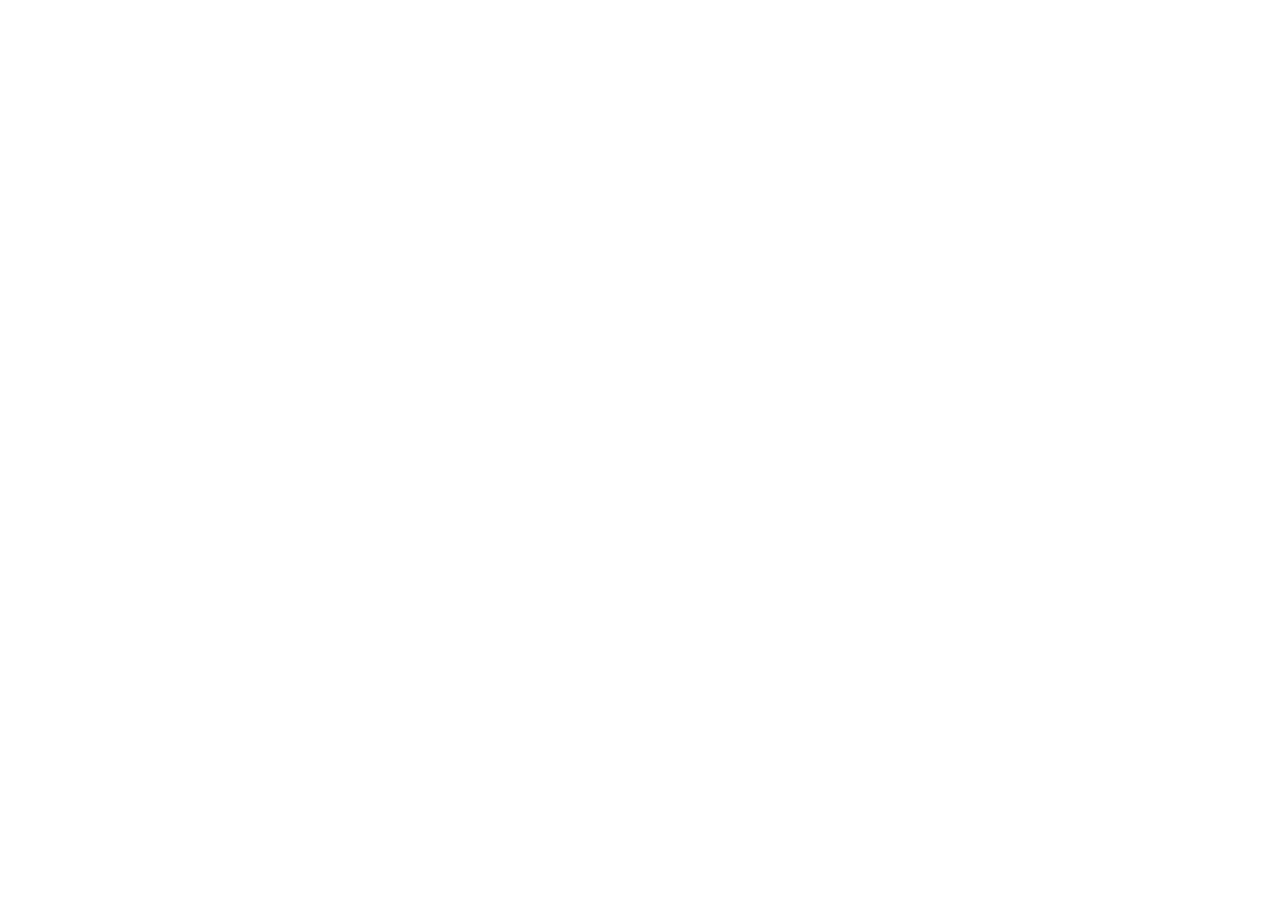
==== index.html @ ab81b489 "Agregar imagnes" ====
<!DOCTYPE html>
<html lang="es">
<head>
    <meta charset="UTF-8">
    <meta name="viewport" content="width=device-width, initial-scale=1.0">
    <title>Nativa Hair Care</title>
    
</head>
<body>
    
</body>
</html>
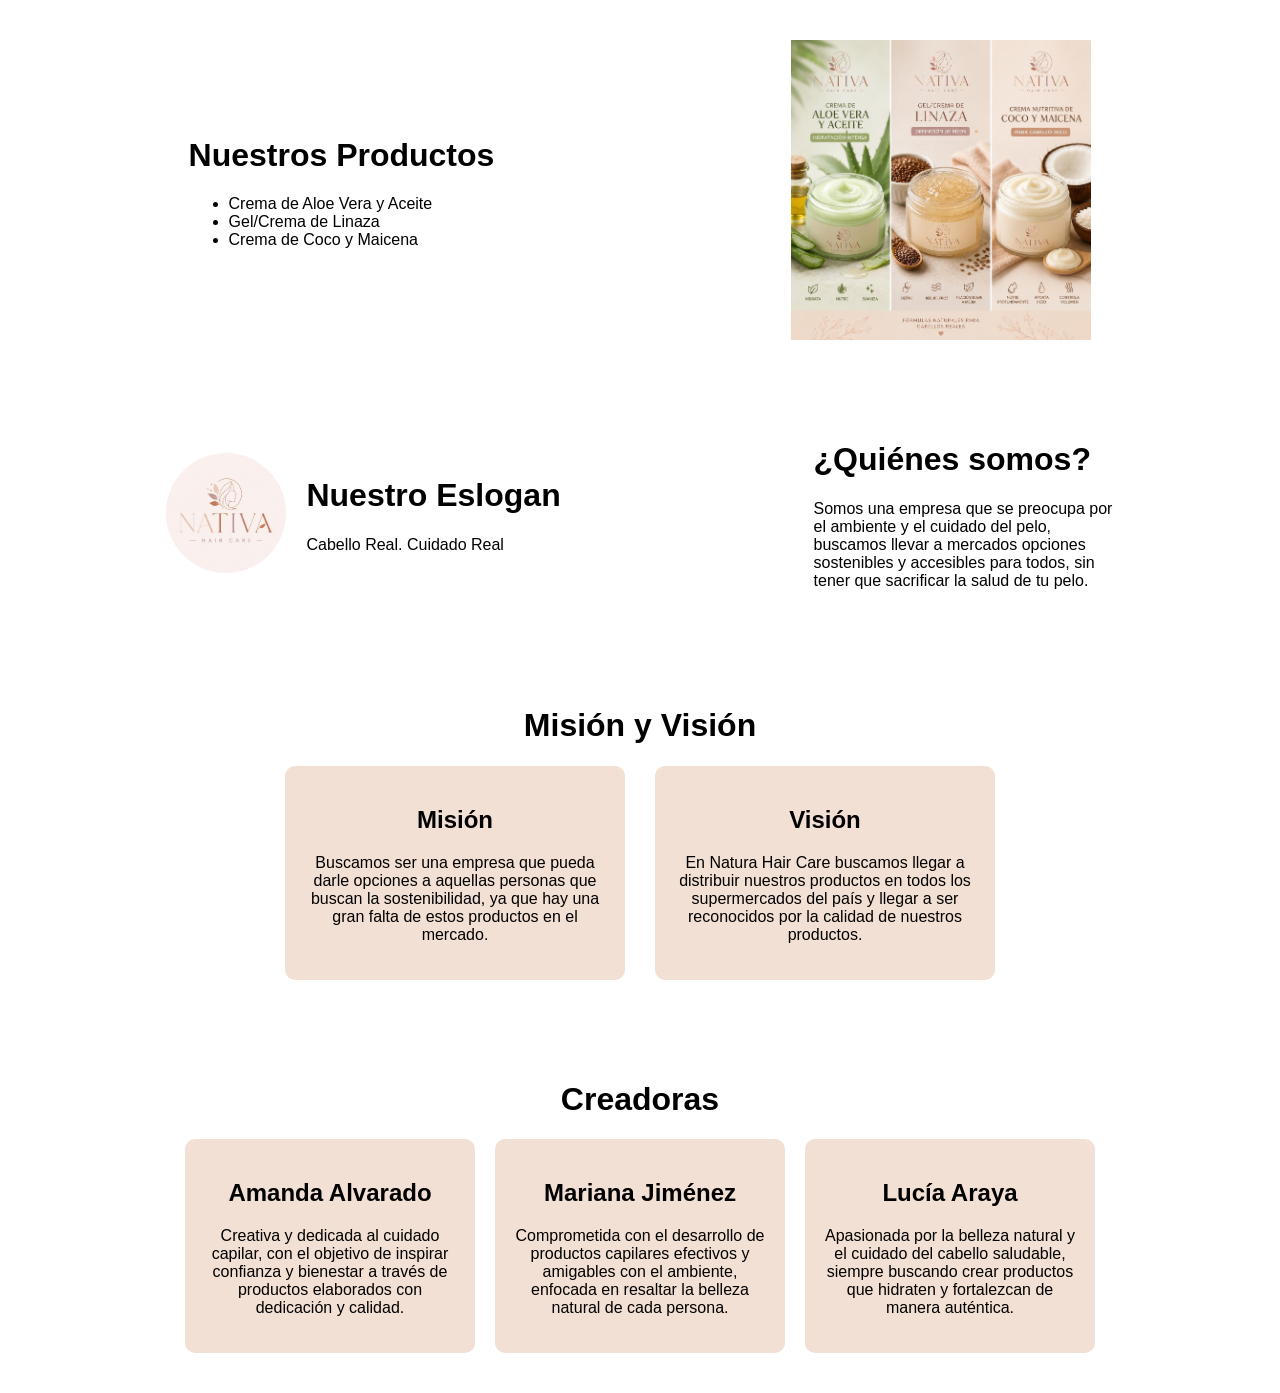
==== commit a5fce329: "Fianlizado html idex  y contactos" ====
--- a/index.html
+++ b/index.html
@@ -1,12 +1,121 @@
 <!DOCTYPE html>
 <html lang="es">
+
 <head>
     <meta charset="UTF-8">
     <meta name="viewport" content="width=device-width, initial-scale=1.0">
     <title>Nativa Hair Care</title>
-    
+
+    <link rel="stylesheet" href="CSS/index.css">
 </head>
+
 <body>
-    
+    <div class="productos">
+
+        <div class="texto-productos">
+            <h1>Nuestros Productos</h1>
+
+            <ul>
+                <li>Crema de Aloe Vera y Aceite</li>
+                <li>Gel/Crema de Linaza</li>
+                <li>Crema de Coco y Maicena</li>
+            </ul>
+        </div>
+        <img src="imagenes/Multimedia.jpg" alt="productos">
+    </div>
+
+    <div class="informacionGeneral">
+
+        <div class="slogan">
+
+            <img src="imagenes/Nativa.jpg" alt="Logo">
+
+            <div>
+                <h1>Nuestro Eslogan</h1>
+                <p>Cabello Real. Cuidado Real</p>
+            </div>
+
+        </div>
+
+        <div class="quienesSomos">
+            <h1>¿Quiénes somos?</h1>
+
+            <p>
+                Somos una empresa que se preocupa por el ambiente y el cuidado del pelo,
+                buscamos llevar a mercados opciones sostenibles y accesibles para todos,
+                sin tener que sacrificar la salud de tu pelo.
+            </p>
+        </div>
+
+    </div>
+
+    <div class="misionVision">
+
+        <h1>Misión y Visión</h1>
+
+        <div class="conteMision">
+
+            <div class="caja">
+                <h2>Misión</h2>
+
+                <p>
+                    Buscamos ser una empresa que pueda darle opciones a aquellas personas
+                    que buscan la sostenibilidad, ya que hay una gran falta de estos productos
+                    en el mercado.
+                </p>
+            </div>
+
+            <div class="caja">
+                <h2>Visión</h2>
+
+                <p>
+                    En Natura Hair Care buscamos llegar a distribuir nuestros productos
+                    en todos los supermercados del país y llegar a ser reconocidos
+                    por la calidad de nuestros productos.
+                </p>
+            </div>
+
+        </div>
+
+    </div>
+
+    <div class="conteCreadoras">
+
+        <h1>Creadoras</h1>
+
+        <div class="creadoras">
+
+            <div class="persona">
+                <h2>Amanda Alvarado</h2>
+
+                <p>
+                    Creativa y dedicada al cuidado capilar, con el objetivo de inspirar
+                    confianza y bienestar a través de productos elaborados con dedicación y calidad.
+                </p>
+            </div>
+
+            <div class="persona">
+                <h2>Mariana Jiménez</h2>
+
+                <p>
+                    Comprometida con el desarrollo de productos capilares efectivos y amigables
+                    con el ambiente, enfocada en resaltar la belleza natural de cada persona.
+                </p>
+            </div>
+
+            <div class="persona">
+                <h2>Lucía Araya</h2>
+
+                <p>
+                    Apasionada por la belleza natural y el cuidado del cabello saludable,
+                    siempre buscando crear productos que hidraten y fortalezcan de manera auténtica.
+                </p>
+            </div>
+
+        </div>
+
+    </div>
+
 </body>
+
 </html>
--- a/CSS/index.css
+++ b/CSS/index.css
@@ -0,0 +1,76 @@
+body{
+    font-family: Arial, Helvetica, sans-serif;
+    margin: 0;
+    padding: 0;
+}
+
+.productos{
+    display: flex;
+    justify-content: space-around;
+    align-items: center;
+
+    padding: 40px;
+}
+
+.productos img{
+    width: 300px;
+}
+
+.informacionGeneral{
+    display: flex;
+    justify-content: space-around;
+    align-items: center;
+
+    padding: 40px;
+}
+
+.slogan{
+    display: flex;
+    align-items: center;
+    gap: 20px;
+}
+
+.slogan img{
+    width: 120px;
+    border-radius: 50%;
+}
+
+.quienesSomos{
+    width: 300px;
+}
+
+.misionVision{
+    text-align: center;
+    padding: 40px;
+}
+
+.conteMision{
+    display: flex;
+    justify-content: center;
+    gap: 30px;
+}
+
+.caja{
+    width: 300px;
+    padding: 20px;
+    border-radius: 10px;
+    background-color: #f3e0d4;
+}
+
+.conteCreadoras{
+    text-align: center;
+    padding: 40px;
+}
+
+.creadoras{
+    display: flex;
+    justify-content: center;
+    gap: 20px;
+}
+
+.persona{
+    width: 250px;
+    padding: 20px;
+    border-radius: 10px;
+    background-color: #f3e0d4;
+}
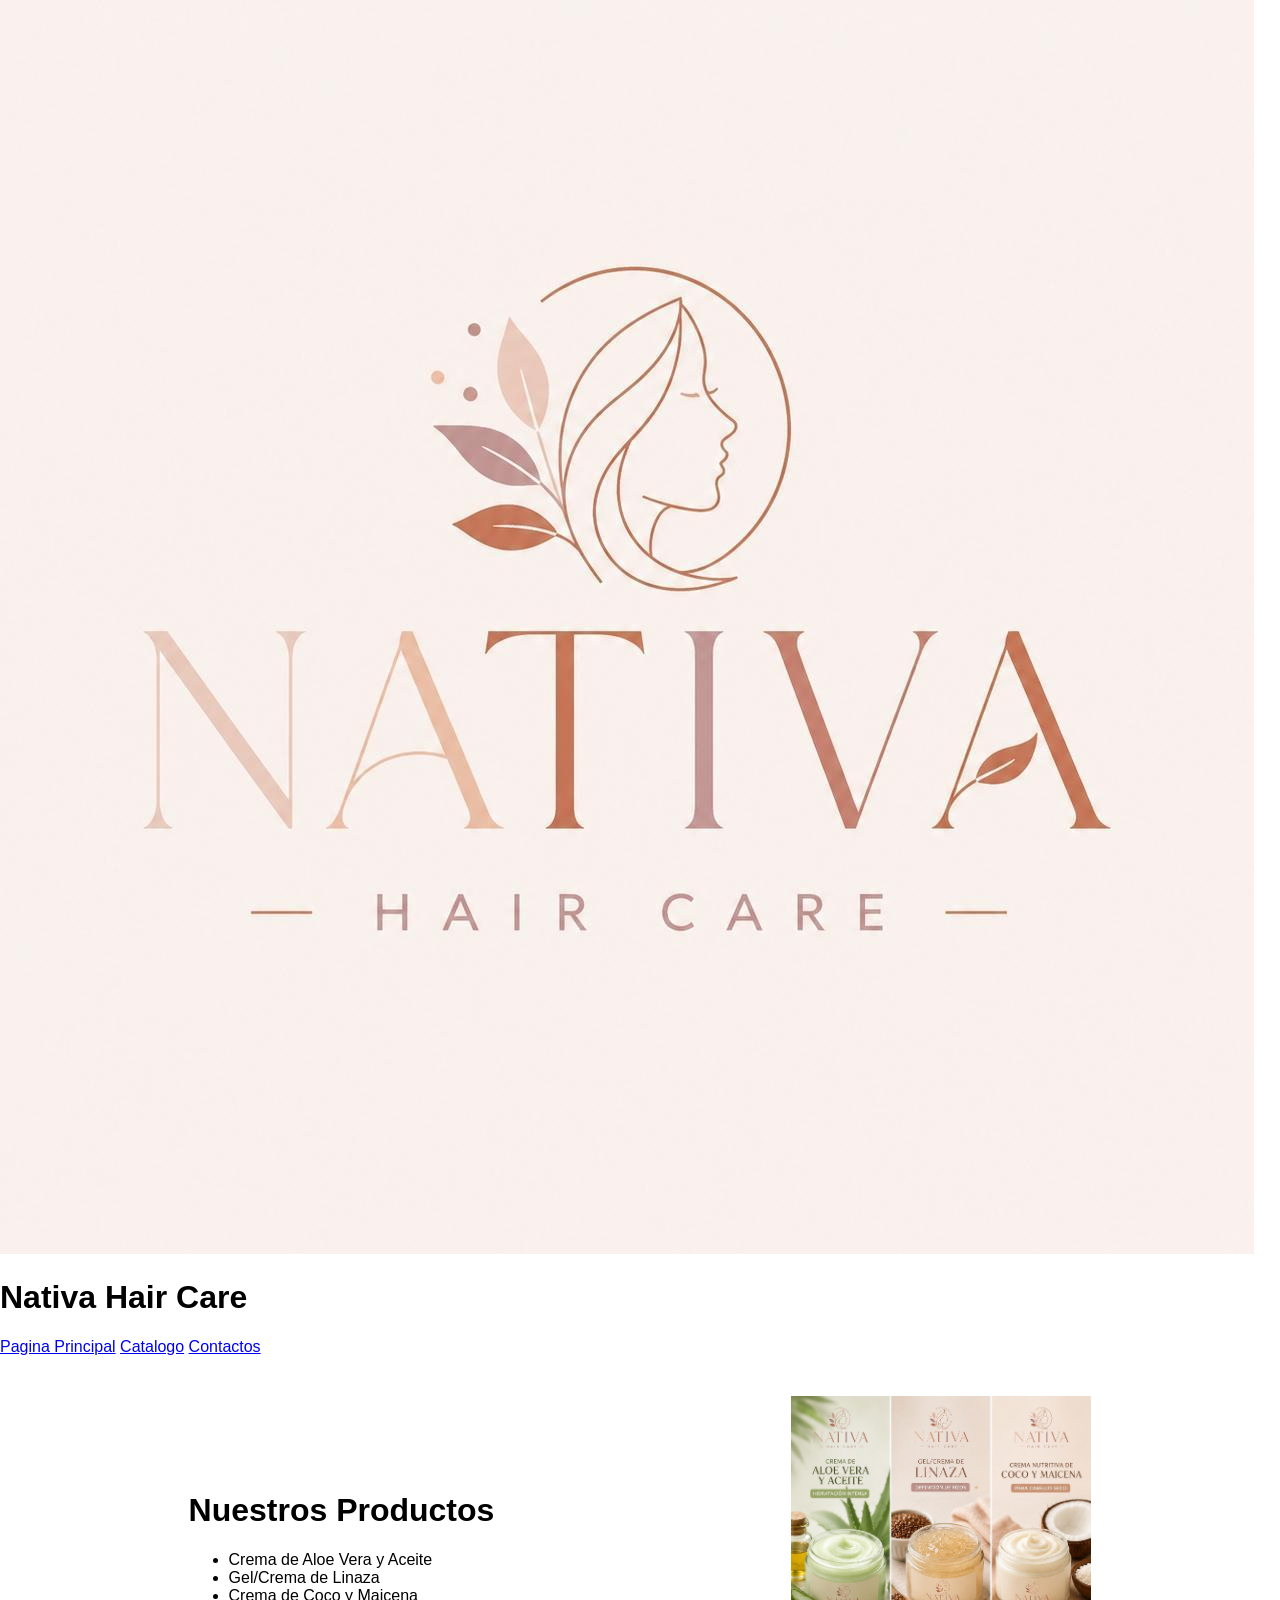
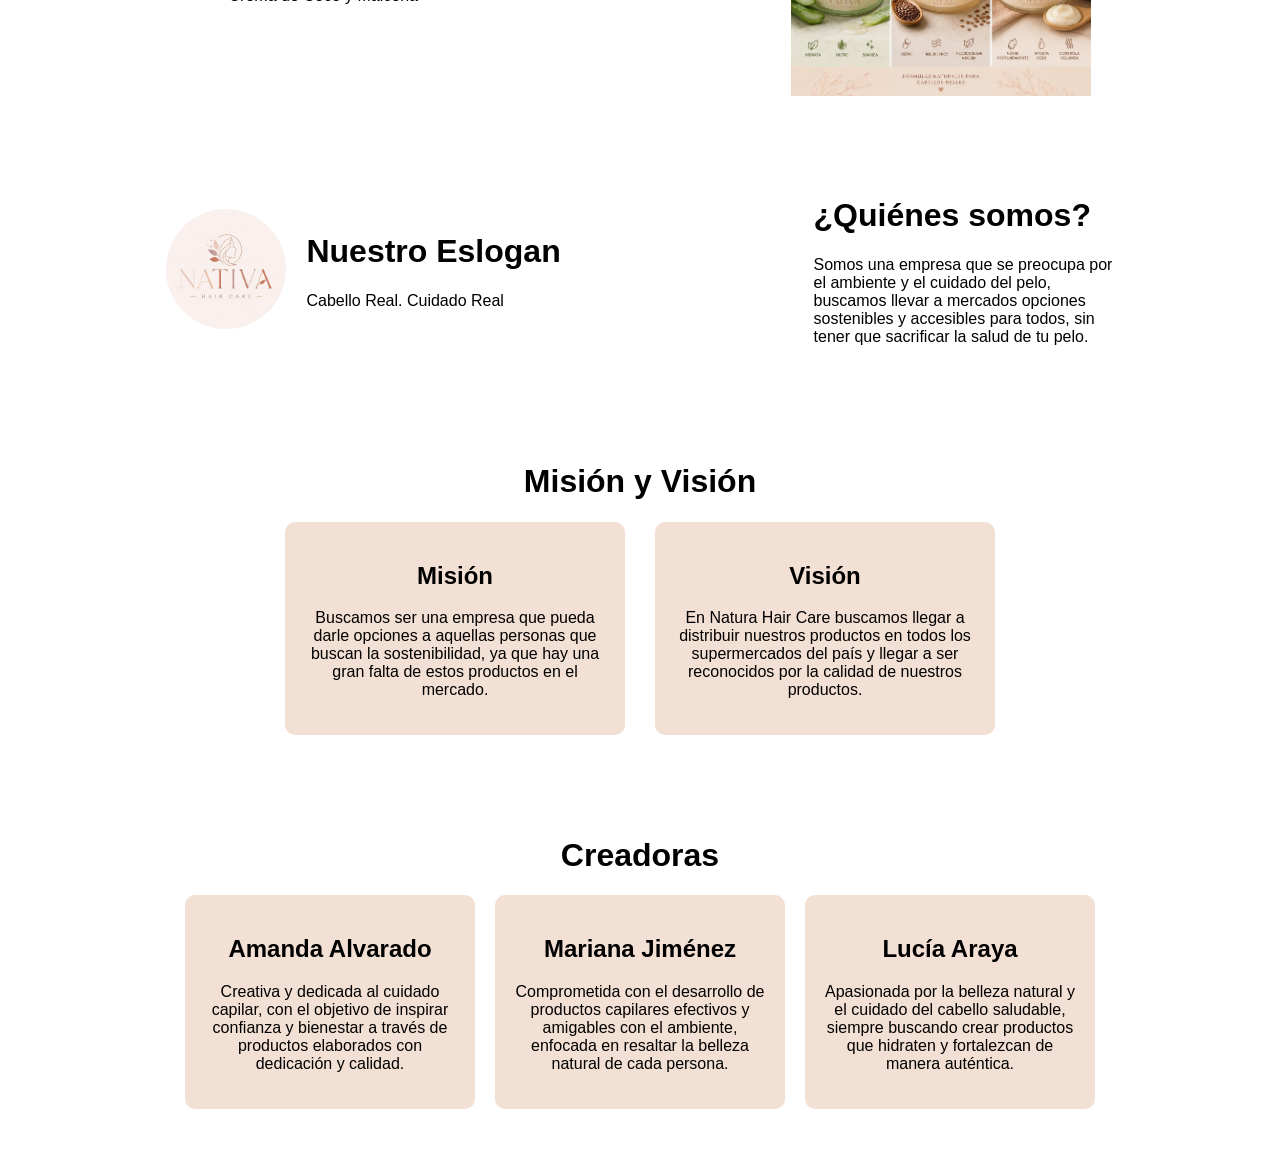
==== commit 8a26025d: "Cambios pagina principal Amanda" ====
--- a/index.html
+++ b/index.html
@@ -10,10 +10,26 @@
 </head>
 
 <body>
+    <header>
+    <div>
+        <img id="logo" src="../imagenes/logo.jpg">
+    </div>
+ 
+    <div>
+        <h1>Nativa Hair Care</h1>
+    </div>
+ 
+    <div>
+        <a href="index.html">Pagina Principal</a>
+        <a href="../html/catalogo.html">Catalogo</a>
+        <a href="../html/contactos.html">Contactos</a>
+    </div>
+</header>
+ 
     <div class="productos">
 
         <div class="texto-productos">
-            <h1>Nuestros Productos</h1>
+            <h1 id="tituloproductos">Nuestros Productos</h1>
 
             <ul>
                 <li>Crema de Aloe Vera y Aceite</li>
@@ -81,7 +97,7 @@
 
     <div class="conteCreadoras">
 
-        <h1>Creadoras</h1>
+        <h1 id="">Creadoras</h1>
 
         <div class="creadoras">
 
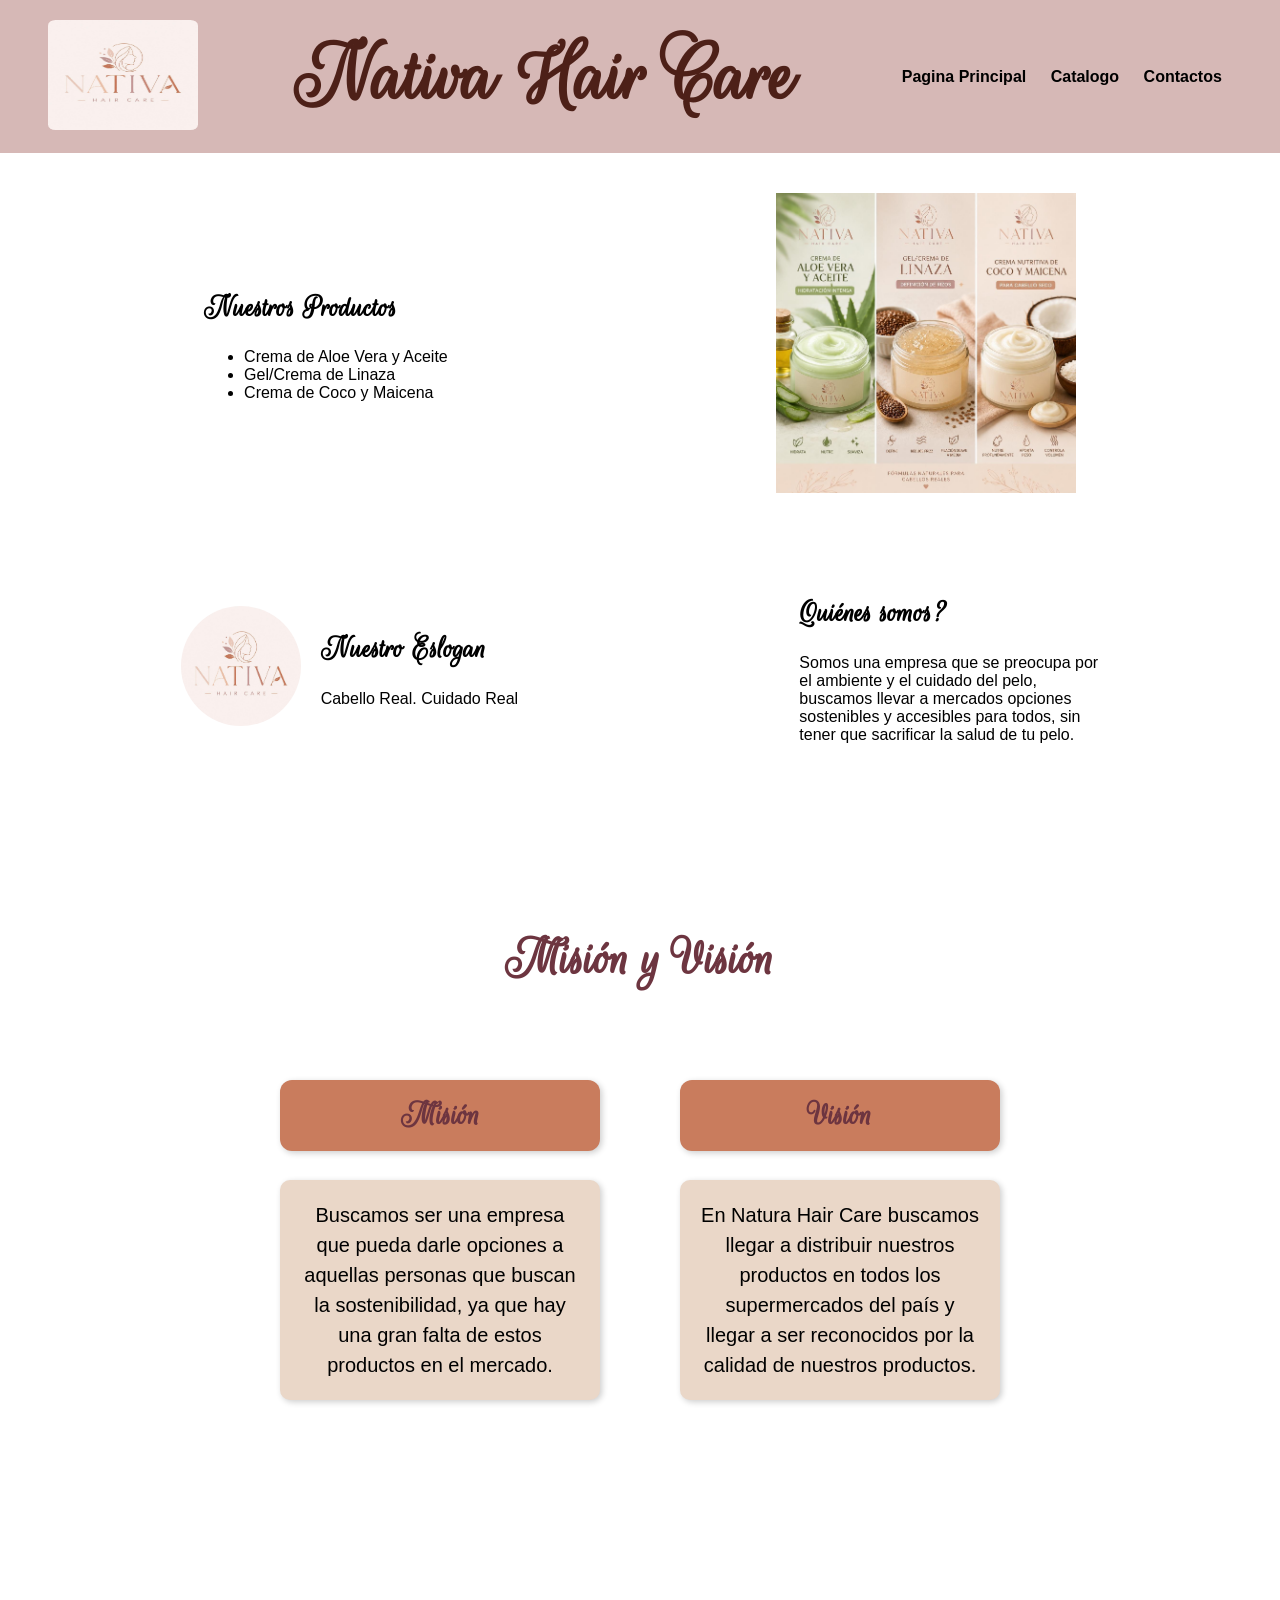
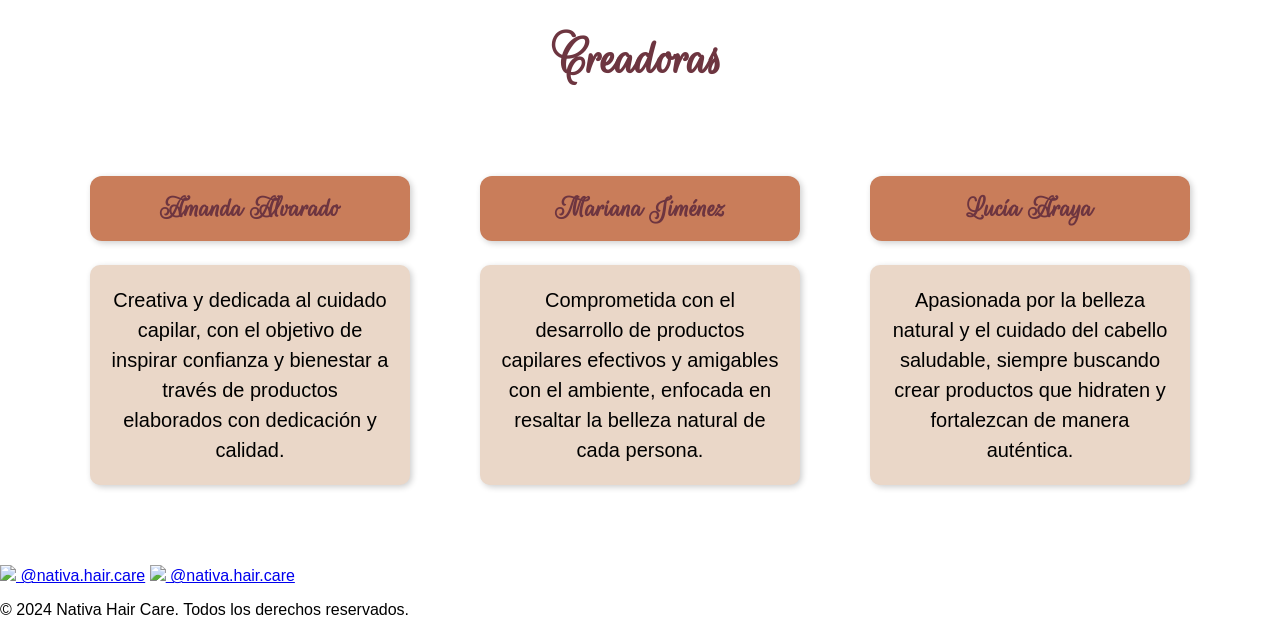
==== commit 20d0352e: "Index listo" ====
--- a/index.html
+++ b/index.html
@@ -31,7 +31,7 @@
         <div class="texto-productos">
             <h1 id="tituloproductos">Nuestros Productos</h1>
 
-            <ul>
+            <ul id="listaproductos">
                 <li>Crema de Aloe Vera y Aceite</li>
                 <li>Gel/Crema de Linaza</li>
                 <li>Crema de Coco y Maicena</li>
@@ -47,14 +47,14 @@
             <img src="imagenes/Nativa.jpg" alt="Logo">
 
             <div>
-                <h1>Nuestro Eslogan</h1>
+                <h1 id="tituloslogan">Nuestro Eslogan</h1>
                 <p>Cabello Real. Cuidado Real</p>
             </div>
 
         </div>
 
         <div class="quienesSomos">
-            <h1>¿Quiénes somos?</h1>
+            <h1>Quiénes somos?</h1>
 
             <p>
                 Somos una empresa que se preocupa por el ambiente y el cuidado del pelo,
@@ -134,4 +134,17 @@
 
 </body>
 
+    <footer class="pie">
+        <div id="redes"> <a class="footer-item"
+                href="https://www.instagram.com/nativa.hair.care?igsh=MTh2eTEwdndkc2lrdQ=="><img
+                    src="../imagenes/instagramsinfondo.png" /> @nativa.hair.care</a>
+            <a class="footer-item" href="https://www.tiktok.com/@nativa.hair.care?_r=1&_t=ZS-96icawMxYPt"><img
+                    src="../imagenes/tiktoksinfondo.png" /> @nativa.hair.care</a>
+        </div>
+        <div id="copywright">
+            <p class="footer-item">© 2024 Nativa Hair Care. Todos los derechos reservados.</p>
+        </div>
+
+    </footer>
+
 </html>
--- a/CSS/index.css
+++ b/CSS/index.css
@@ -1,9 +1,55 @@
+@import url('https://fonts.googleapis.com/css2?family=Rouge+Script&display=swap');
+
+
 body{
     font-family: Arial, Helvetica, sans-serif;
     margin: 0;
     padding: 0;
 }
 
+header{
+    width: 100%;
+    height: 17vh;
+    background-color: #c89f9cbb;
+    display: flex;
+    justify-content: space-around;
+    align-items: center;
+}
+ 
+header img{
+    width: 150px;
+    height: 110px;
+    border-radius: 5%;
+}
+ 
+header h1{
+    font-size: 65pt;
+    font-family: "Rouge Script", cursive;;
+    color: rgb(77, 32, 24);
+}
+ 
+header a{
+    text-decoration: none;
+    color: rgb(0, 0, 0);
+    font-family: "Quicksand", sans-serif;
+    margin: 10px;
+    font-weight: bold;
+}
+ 
+header a:hover{
+    color: #C97C5D;
+}
+
+#tituloproductos{
+    font-family: "Rouge Script", cursive;
+}
+
+h1{
+    font-family: "Rouge Script", cursive;
+}
+
+
+
 .productos{
     display: flex;
     justify-content: space-around;
@@ -54,7 +100,7 @@
     width: 300px;
     padding: 20px;
     border-radius: 10px;
-    background-color: #f3e0d4;
+    background-color: #ffffff;
 }
 
 .conteCreadoras{
@@ -72,5 +118,100 @@
     width: 250px;
     padding: 20px;
     border-radius: 10px;
-    background-color: #f3e0d4;
+    background-color: #ffffff;
+
+}
+
+.misionVision{
+    text-align: center;
+    margin-top: 50px;
+}
+
+.misionVision h1{
+    font-size: 55px;
+    color: #6d3540;
+    font-family: "Rouge Script", cursive;
+    margin-bottom: 40px;
+}
+
+.conteMision{
+    display: flex;
+    justify-content: center;
+    gap: 40px;
+    flex-wrap: wrap;
+}
+
+.caja{
+    width: 320px;
+}
+
+/* Parte naranja */
+.caja h2{
+    background-color: #C97C5D;
+    color: #6d3540;
+    padding: 15px;
+    border-radius: 12px;
+    font-size: 35px;
+    font-family: "Rouge Script", cursive;
+    box-shadow: 2px 2px 6px rgba(0,0,0,0.2);
+}
+
+/* Parte beige */
+.caja p{
+    background-color: #ead7c8;
+    padding: 20px;
+    border-radius: 10px;
+    margin-top: 10px;
+    font-size: 20px;
+    line-height: 1.5;
+    box-shadow: 2px 2px 6px rgba(0,0,0,0.2);
+}
+
+
+
+/* ===== CREADORAS ===== */
+
+.conteCreadoras{
+    text-align: center;
+    margin-top: 70px;
+}
+
+.conteCreadoras h1{
+    font-size: 55px;
+    color: #6d3540;
+    font-family: "Rouge Script", cursive;
+    margin-bottom: 40px;
+}
+
+.creadoras{
+    display: flex;
+    justify-content: center;
+    gap: 30px;
+    flex-wrap: wrap;
+}
+
+.persona{
+    width: 320px;
+}
+
+/* Nombre naranja */
+.persona h2{
+    background-color: #c97d5a;
+    color: #6d3540;
+    padding: 15px;
+    border-radius: 12px;
+    font-size: 30px;
+    font-family: "Rouge Script", cursive;
+    box-shadow: 2px 2px 6px rgba(0,0,0,0.2);
+}
+
+/* Texto beige */
+.persona p{
+    background-color: #ead7c8;
+    padding: 20px;
+    border-radius: 10px;
+    margin-top: 10px;
+    font-size: 20px;
+    line-height: 1.5;
+    box-shadow: 2px 2px 6px rgba(0,0,0,0.2);
 }
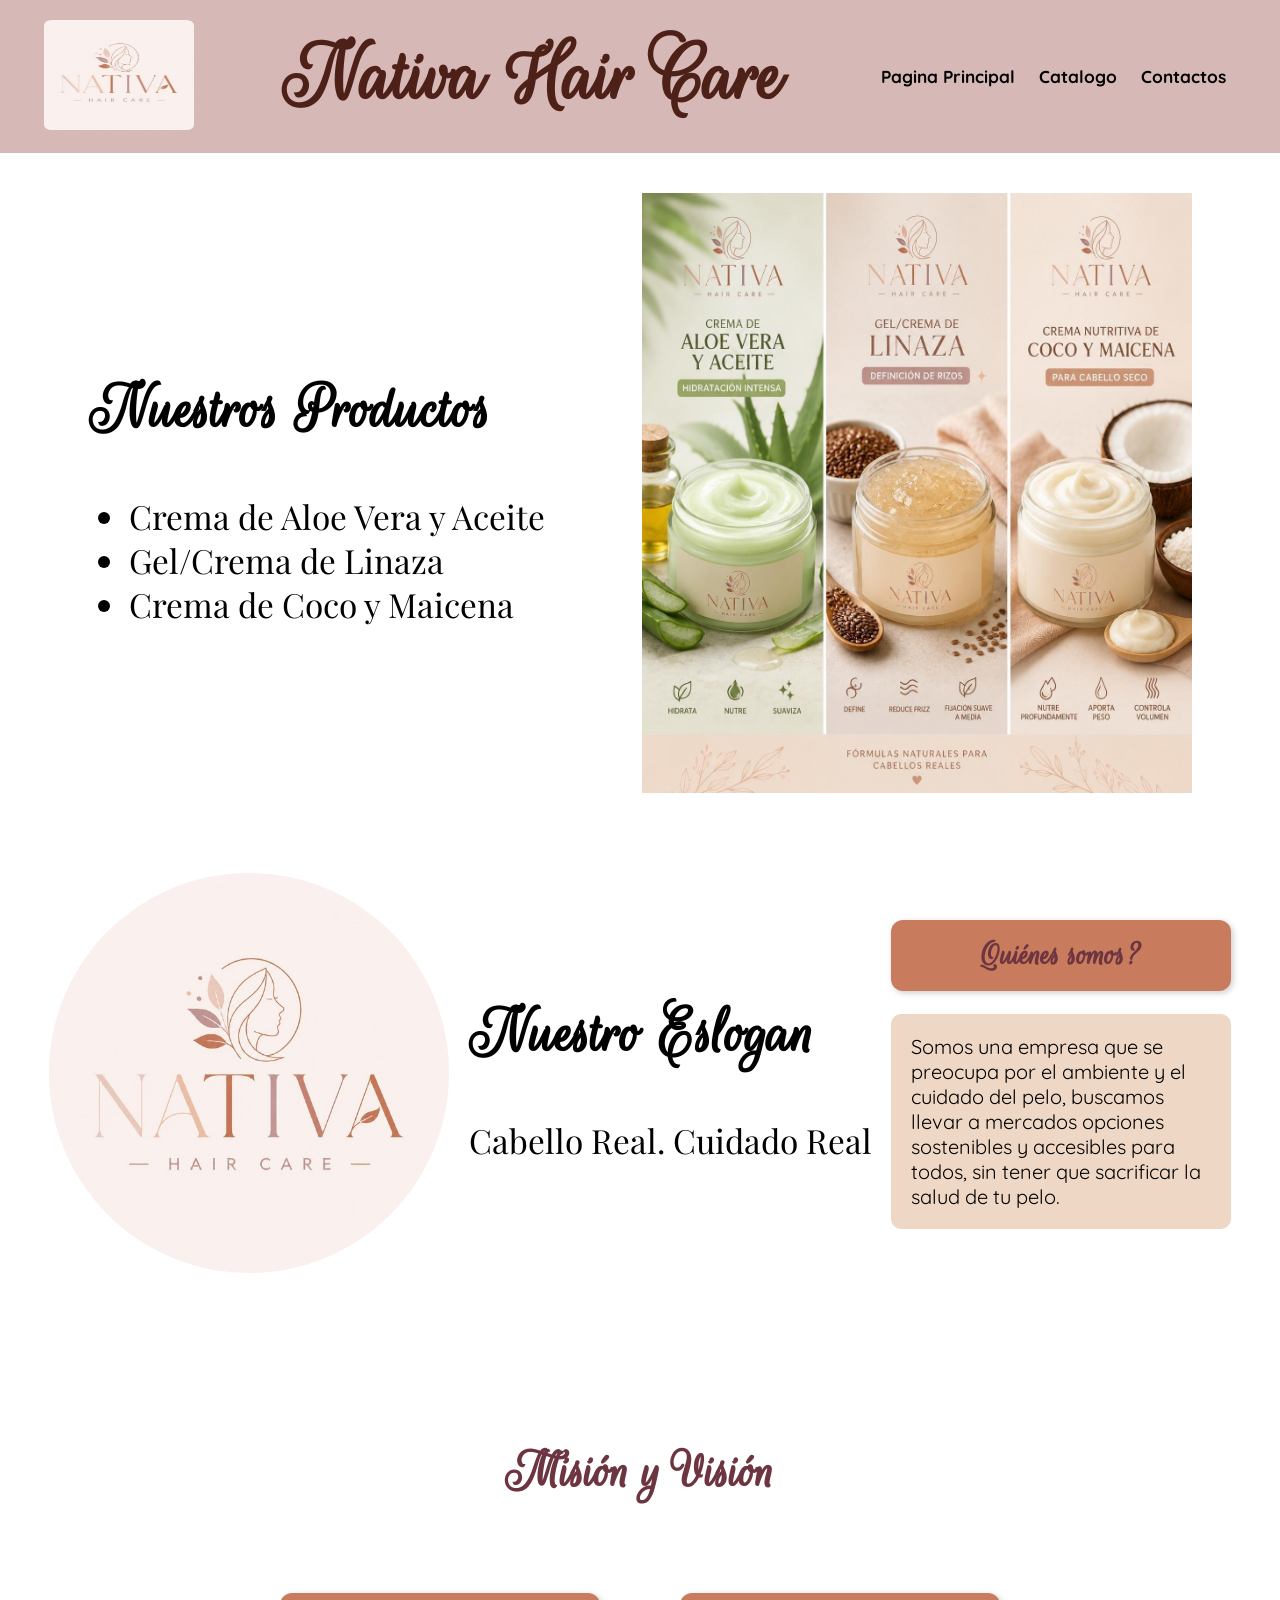
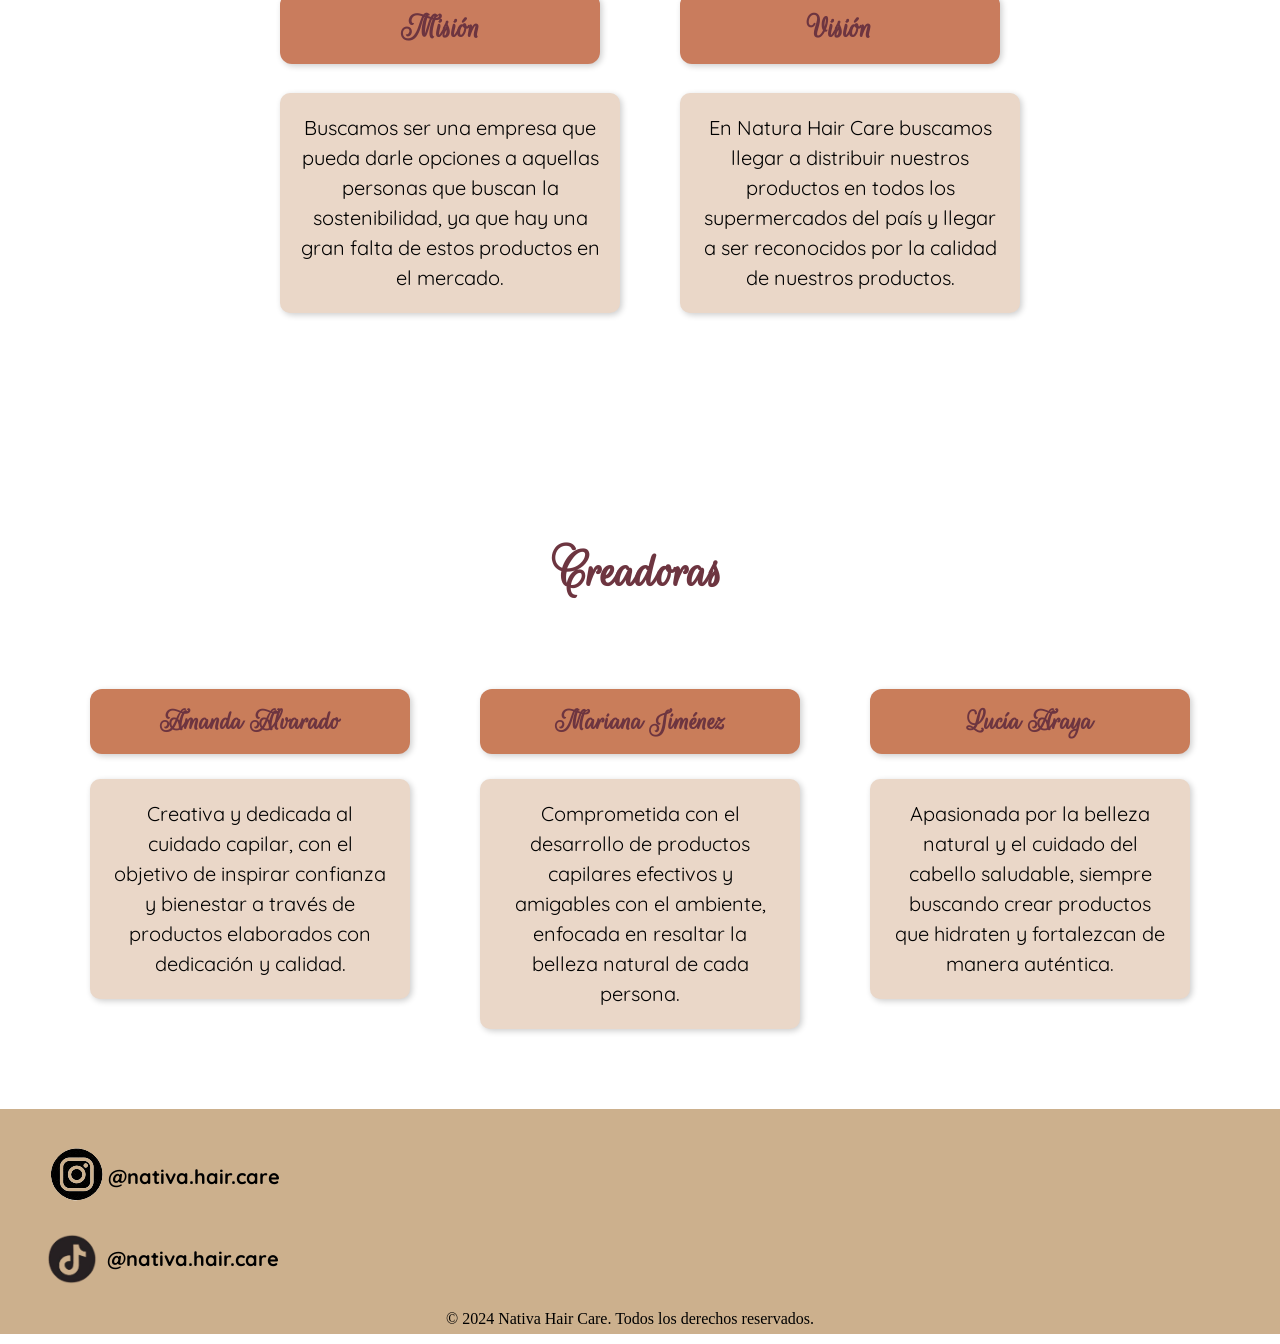
==== commit bbf5af41: "Cambios header index.html" ====
--- a/index.html
+++ b/index.html
@@ -4,6 +4,7 @@
 <head>
     <meta charset="UTF-8">
     <meta name="viewport" content="width=device-width, initial-scale=1.0">
+    <link rel="icon" href="imagenes/logo.jpg" type="image/jpg">
     <title>Nativa Hair Care</title>
 
     <link rel="stylesheet" href="CSS/index.css">
@@ -11,21 +12,21 @@
 
 <body>
     <header>
-    <div>
-        <img id="logo" src="../imagenes/logo.jpg">
-    </div>
- 
-    <div>
-        <h1>Nativa Hair Care</h1>
-    </div>
- 
-    <div>
-        <a href="index.html">Pagina Principal</a>
-        <a href="../html/catalogo.html">Catalogo</a>
-        <a href="../html/contactos.html">Contactos</a>
-    </div>
-</header>
- 
+        <div>
+            <img id="logo" src="imagenes/Nativa.jpg">
+        </div>
+
+        <div>
+            <h1>Nativa Hair Care</h1>
+        </div>
+
+        <div>
+            <a href="index.html">Pagina Principal</a>
+            <a href="html/catalogo.html">Catalogo</a>
+            <a href="html/contactos.html">Contactos</a>
+        </div>
+    </header>
+
     <div class="productos">
 
         <div class="texto-productos">
@@ -134,17 +135,20 @@
 
 </body>
 
-    <footer class="pie">
-        <div id="redes"> <a class="footer-item"
-                href="https://www.instagram.com/nativa.hair.care?igsh=MTh2eTEwdndkc2lrdQ=="><img
-                    src="../imagenes/instagramsinfondo.png" /> @nativa.hair.care</a>
-            <a class="footer-item" href="https://www.tiktok.com/@nativa.hair.care?_r=1&_t=ZS-96icawMxYPt"><img
-                    src="../imagenes/tiktoksinfondo.png" /> @nativa.hair.care</a>
-        </div>
-        <div id="copywright">
-            <p class="footer-item">© 2024 Nativa Hair Care. Todos los derechos reservados.</p>
-        </div>
+<footer class="pie">
+    <div id="redes"> <a class="footer-item"
+            href="https://www.instagram.com/nativa.hair.care?igsh=MTh2eTEwdndkc2lrdQ=="><img
+                src="imagenes/instagramsinfondo.png" /> @nativa.hair.care</a>
+        <a href="https://www.tiktok.com/@nativa.hair.care?_r=1&_t=ZS-96icawMxYPt">
+            <img id="tiktok" src="imagenes/tiktoksinfondo.png" />
+            @nativa.hair.care
+        </a>
+    </div>
+    </div>
+    <div id="copywright">
+        <p class="footer-item">© 2024 Nativa Hair Care. Todos los derechos reservados.</p>
+    </div>
 
-    </footer>
+</footer>
 
 </html>
--- a/CSS/index.css
+++ b/CSS/index.css
@@ -1,14 +1,14 @@
 @import url('https://fonts.googleapis.com/css2?family=Rouge+Script&display=swap');
-
+@import url('https://fonts.googleapis.com/css2?family=Quicksand:wght@300..700&family=Rouge+Script&display=swap');
+@import url('https://fonts.googleapis.com/css2?family=Playfair+Display:ital,wght@0,400..900;1,400..900&display=swap');
 
 body{
-    font-family: Arial, Helvetica, sans-serif;
     margin: 0;
     padding: 0;
 }
 
 header{
-    width: 100%;
+    width: 100vw;
     height: 17vh;
     background-color: #c89f9cbb;
     display: flex;
@@ -34,6 +34,7 @@
     font-family: "Quicksand", sans-serif;
     margin: 10px;
     font-weight: bold;
+    font-size: 13pt;
 }
  
 header a:hover{
@@ -42,6 +43,12 @@
 
 #tituloproductos{
     font-family: "Rouge Script", cursive;
+    font-size: 50pt;
+}
+
+ul{
+    font-size: 25pt;
+    font-family: "Playfair Display", serif;
 }
 
 h1{
@@ -59,35 +66,72 @@
 }
 
 .productos img{
+    width: 550px;
+    height: 600px;
+}
+
+.informacionGeneral{
+    display: flex;
+    justify-content: space-around;
+    align-items: center;
+
+    padding: 40px;
+}
+
+.slogan{
+    display: flex;
+    align-items: center;
+    gap: 20px;
+}
+
+.slogan img{
+    width: 400px;
+    height: 400px;
+    border-radius: 50%;
+}
+
+.slogan p{
+    font-family: "Playfair Display", serif;
+    font-size: 25pt;
+}
+
+.slogan h1{
+    font-family: "Rouge Script", cursive;
+    font-size: 50pt;
+
+}
+
+.quienesSomos h1{
+    text-align: center;
+    background-color: #C97C5D;
+    color: #6d3540;
+    padding: 15px;
+    border-radius: 12px;
+    font-size: 35px;
+    font-family: "Rouge Script", cursive;
+    box-shadow: 2px 2px 6px rgba(0,0,0,0.2);
+}
+
+.quienesSomos p{
     width: 300px;
-}
-
-.informacionGeneral{
-    display: flex;
-    justify-content: space-around;
-    align-items: center;
-
+    background-color: #EED7C5;
+    padding: 15pt;
+    border-radius: 10px;
+    font-family: "Quicksand", sans-serif;
+    font-size: 15pt;
+}
+
+.misionVision{
+    text-align: center;
     padding: 40px;
 }
 
-.slogan{
-    display: flex;
-    align-items: center;
-    gap: 20px;
-}
-
-.slogan img{
-    width: 120px;
-    border-radius: 50%;
-}
-
-.quienesSomos{
+.misionVision p{
     width: 300px;
-}
-
-.misionVision{
-    text-align: center;
-    padding: 40px;
+    padding: 15pt;
+    border-radius: 10px;
+    font-family: "Quicksand", sans-serif;
+    font-size: 15pt;
 }
 
 .conteMision{
@@ -112,6 +156,11 @@
     display: flex;
     justify-content: center;
     gap: 20px;
+}
+
+.creadoras p{
+    border-radius: 10px;
+    font-family: "Quicksand", sans-serif;
 }
 
 .persona{
@@ -214,4 +263,42 @@
     font-size: 20px;
     line-height: 1.5;
     box-shadow: 2px 2px 6px rgba(0,0,0,0.2);
-}+}
+
+footer {
+    width: 100vw;
+    height: 25vh;
+    background-color: rgb(204, 176, 141);
+}
+
+#redes {
+    display: flex;
+    justify-content: left;
+    flex-direction: column;
+    padding-left: 20px;
+    padding-top: 20px;
+}
+
+#copywright {
+    display: flex;
+    justify-content: center;
+    align-items: center;
+    padding-right: 20px;
+}
+
+footer a {
+    text-decoration: none;
+    color: rgb(0, 0, 0);
+    font-family: "Quicksand", sans-serif;
+    font-size: 15pt;
+    margin: 10px;
+    font-weight: bold;
+    display: flex;
+    align-items: center;
+}
+#tiktok {
+    width: 50px;
+    height: 50px;
+    margin-right: 10px;
+    margin-left: 17px;  
+}
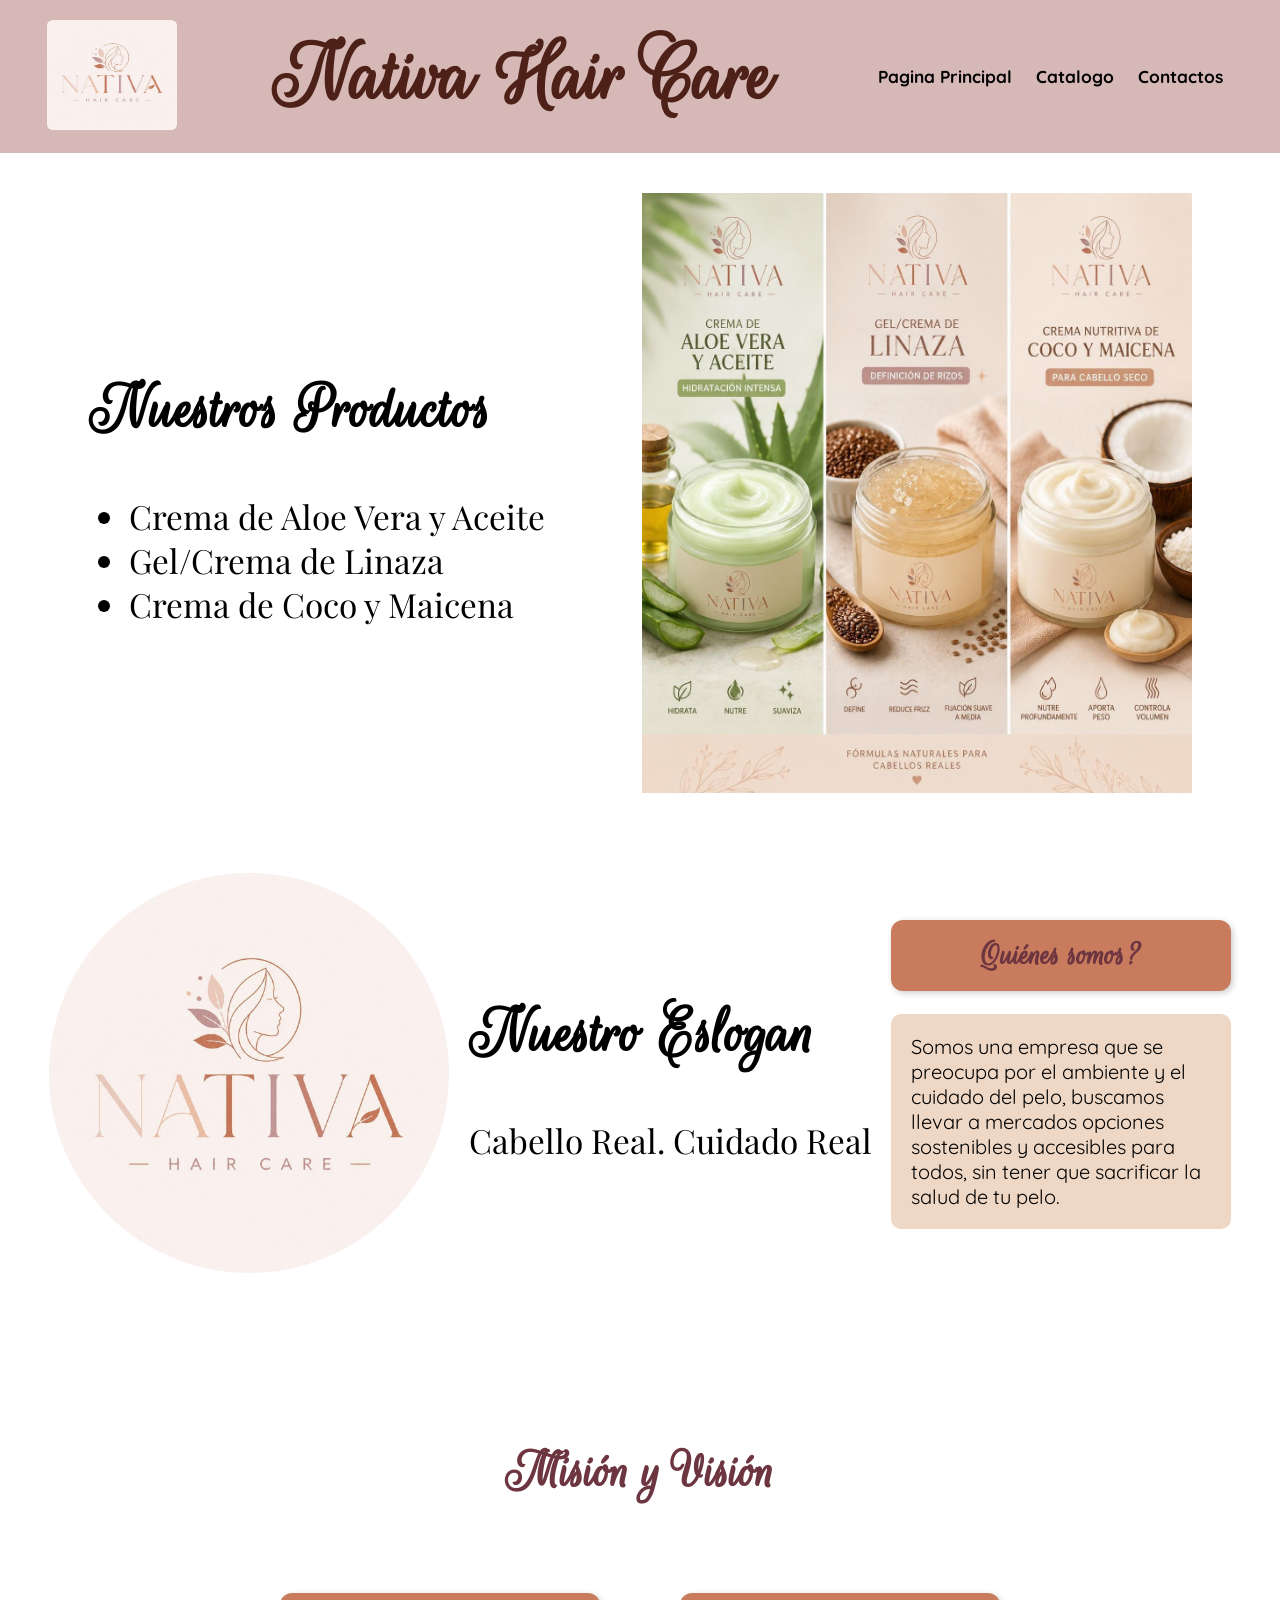
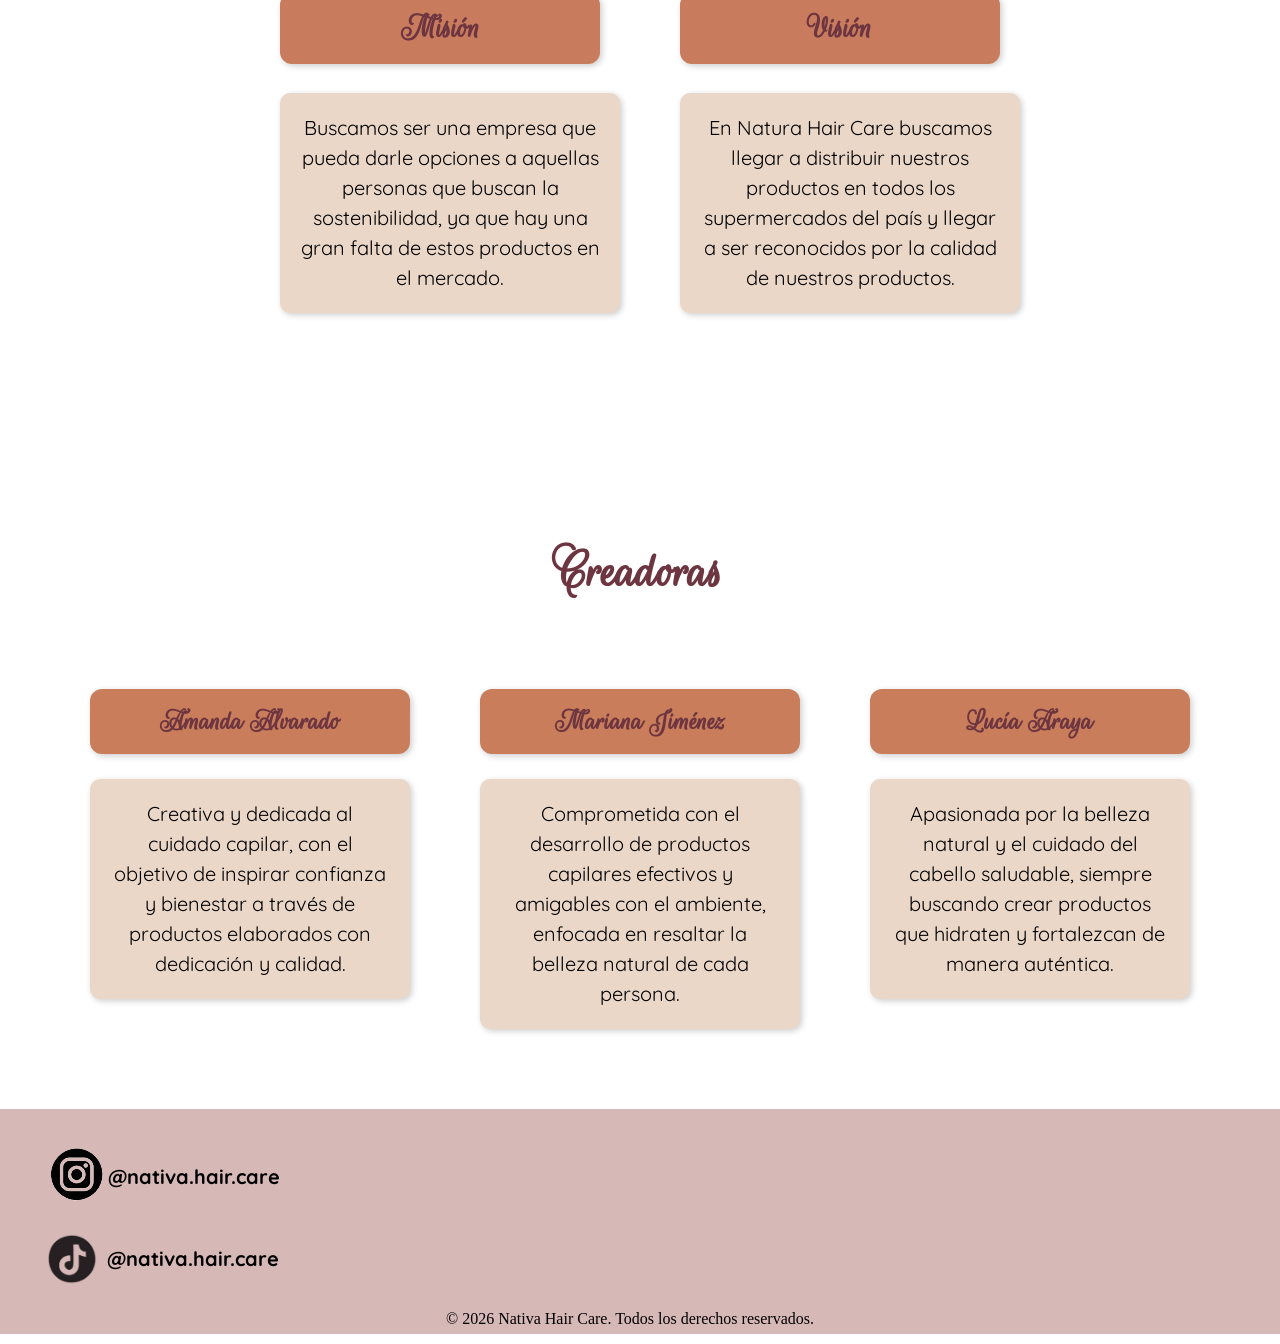
==== commit d7fe9cb9: "ultimos cambios" ====
--- a/index.html
+++ b/index.html
@@ -146,7 +146,7 @@
     </div>
     </div>
     <div id="copywright">
-        <p class="footer-item">© 2024 Nativa Hair Care. Todos los derechos reservados.</p>
+        <p class="footer-item">© 2026 Nativa Hair Care. Todos los derechos reservados.</p>
     </div>
 
 </footer>
--- a/CSS/index.css
+++ b/CSS/index.css
@@ -2,33 +2,36 @@
 @import url('https://fonts.googleapis.com/css2?family=Quicksand:wght@300..700&family=Rouge+Script&display=swap');
 @import url('https://fonts.googleapis.com/css2?family=Playfair+Display:ital,wght@0,400..900;1,400..900&display=swap');
 
-body{
+body {
     margin: 0;
     padding: 0;
 }
 
-header{
-    width: 100vw;
+header {
+    width: 100%;
     height: 17vh;
     background-color: #c89f9cbb;
     display: flex;
     justify-content: space-around;
     align-items: center;
 }
- 
-header img{
-    width: 150px;
+
+
+header img {
+    width: 130px;
     height: 110px;
     border-radius: 5%;
 }
- 
-header h1{
+
+
+header h1 {
     font-size: 65pt;
-    font-family: "Rouge Script", cursive;;
+    font-family: "Rouge Script", cursive;
+    ;
     color: rgb(77, 32, 24);
 }
- 
-header a{
+
+header a {
     text-decoration: none;
     color: rgb(0, 0, 0);
     font-family: "Quicksand", sans-serif;
@@ -36,28 +39,28 @@
     font-weight: bold;
     font-size: 13pt;
 }
- 
-header a:hover{
+
+header a:hover {
     color: #C97C5D;
 }
 
-#tituloproductos{
+#tituloproductos {
     font-family: "Rouge Script", cursive;
     font-size: 50pt;
 }
 
-ul{
+ul {
     font-size: 25pt;
     font-family: "Playfair Display", serif;
 }
 
-h1{
-    font-family: "Rouge Script", cursive;
-}
-
-
-
-.productos{
+h1 {
+    font-family: "Rouge Script", cursive;
+}
+
+
+
+.productos {
     display: flex;
     justify-content: space-around;
     align-items: center;
@@ -65,12 +68,12 @@
     padding: 40px;
 }
 
-.productos img{
+.productos img {
     width: 550px;
     height: 600px;
 }
 
-.informacionGeneral{
+.informacionGeneral {
     display: flex;
     justify-content: space-around;
     align-items: center;
@@ -78,30 +81,31 @@
     padding: 40px;
 }
 
-.slogan{
+.slogan {
     display: flex;
     align-items: center;
     gap: 20px;
 }
 
-.slogan img{
-    width: 400px;
-    height: 400px;
+.slogan img {
+    width: 100%;
+    max-width: 400px;
+    height: auto;
     border-radius: 50%;
 }
 
-.slogan p{
+.slogan p {
     font-family: "Playfair Display", serif;
     font-size: 25pt;
 }
 
-.slogan h1{
+.slogan h1 {
     font-family: "Rouge Script", cursive;
     font-size: 50pt;
 
 }
 
-.quienesSomos h1{
+.quienesSomos h1 {
     text-align: center;
     background-color: #C97C5D;
     color: #6d3540;
@@ -109,10 +113,10 @@
     border-radius: 12px;
     font-size: 35px;
     font-family: "Rouge Script", cursive;
-    box-shadow: 2px 2px 6px rgba(0,0,0,0.2);
-}
-
-.quienesSomos p{
+    box-shadow: 2px 2px 6px rgba(0, 0, 0, 0.2);
+}
+
+.quienesSomos p {
     width: 300px;
     background-color: #EED7C5;
     padding: 15pt;
@@ -121,12 +125,12 @@
     font-size: 15pt;
 }
 
-.misionVision{
+.misionVision {
     text-align: center;
     padding: 40px;
 }
 
-.misionVision p{
+.misionVision p {
     width: 300px;
     padding: 15pt;
     border-radius: 10px;
@@ -134,36 +138,36 @@
     font-size: 15pt;
 }
 
-.conteMision{
+.conteMision {
     display: flex;
     justify-content: center;
     gap: 30px;
 }
 
-.caja{
+.caja {
     width: 300px;
     padding: 20px;
     border-radius: 10px;
     background-color: #ffffff;
 }
 
-.conteCreadoras{
+.conteCreadoras {
     text-align: center;
     padding: 40px;
 }
 
-.creadoras{
+.creadoras {
     display: flex;
     justify-content: center;
     gap: 20px;
 }
 
-.creadoras p{
-    border-radius: 10px;
-    font-family: "Quicksand", sans-serif;
-}
-
-.persona{
+.creadoras p {
+    border-radius: 10px;
+    font-family: "Quicksand", sans-serif;
+}
+
+.persona {
     width: 250px;
     padding: 20px;
     border-radius: 10px;
@@ -171,104 +175,97 @@
 
 }
 
-.misionVision{
+.misionVision {
     text-align: center;
     margin-top: 50px;
 }
 
-.misionVision h1{
+.misionVision h1 {
     font-size: 55px;
     color: #6d3540;
     font-family: "Rouge Script", cursive;
     margin-bottom: 40px;
 }
 
-.conteMision{
+.conteMision {
     display: flex;
     justify-content: center;
     gap: 40px;
     flex-wrap: wrap;
 }
 
-.caja{
+.caja {
     width: 320px;
 }
 
-/* Parte naranja */
-.caja h2{
+.caja h2 {
     background-color: #C97C5D;
     color: #6d3540;
     padding: 15px;
     border-radius: 12px;
     font-size: 35px;
     font-family: "Rouge Script", cursive;
-    box-shadow: 2px 2px 6px rgba(0,0,0,0.2);
-}
-
-/* Parte beige */
-.caja p{
+    box-shadow: 2px 2px 6px rgba(0, 0, 0, 0.2);
+}
+
+.caja p {
     background-color: #ead7c8;
     padding: 20px;
     border-radius: 10px;
     margin-top: 10px;
     font-size: 20px;
     line-height: 1.5;
-    box-shadow: 2px 2px 6px rgba(0,0,0,0.2);
-}
-
-
-
-/* ===== CREADORAS ===== */
-
-.conteCreadoras{
+    box-shadow: 2px 2px 6px rgba(0, 0, 0, 0.2);
+}
+
+.conteCreadoras {
     text-align: center;
     margin-top: 70px;
 }
 
-.conteCreadoras h1{
+.conteCreadoras h1 {
     font-size: 55px;
     color: #6d3540;
     font-family: "Rouge Script", cursive;
     margin-bottom: 40px;
 }
 
-.creadoras{
+.creadoras {
     display: flex;
     justify-content: center;
     gap: 30px;
     flex-wrap: wrap;
 }
 
-.persona{
+.persona {
     width: 320px;
 }
 
-/* Nombre naranja */
-.persona h2{
+.persona h2 {
     background-color: #c97d5a;
     color: #6d3540;
     padding: 15px;
     border-radius: 12px;
     font-size: 30px;
     font-family: "Rouge Script", cursive;
-    box-shadow: 2px 2px 6px rgba(0,0,0,0.2);
-}
-
-/* Texto beige */
-.persona p{
+    box-shadow: 2px 2px 6px rgba(0, 0, 0, 0.2);
+}
+
+
+.persona p {
     background-color: #ead7c8;
     padding: 20px;
     border-radius: 10px;
     margin-top: 10px;
     font-size: 20px;
     line-height: 1.5;
-    box-shadow: 2px 2px 6px rgba(0,0,0,0.2);
+    box-shadow: 2px 2px 6px rgba(0, 0, 0, 0.2);
 }
 
 footer {
-    width: 100vw;
+    width: 100%;
     height: 25vh;
-    background-color: rgb(204, 176, 141);
+    background-color: #c89f9cbb;
 }
 
 #redes {
@@ -296,9 +293,74 @@
     display: flex;
     align-items: center;
 }
+
 #tiktok {
     width: 50px;
     height: 50px;
     margin-right: 10px;
-    margin-left: 17px;  
-}
+    margin-left: 17px;
+}
+
+/*Tablet*/
+@media screen and (max-width: 768px) {
+
+    header {
+        flex-direction: column;
+        height: auto;
+        text-align: center;
+    }
+
+    .productos {
+        flex-direction: column;
+        text-align: center;
+    }
+
+    .informacionGeneral {
+        flex-direction: column;
+        text-align: center;
+    }
+
+    .slogan {
+        flex-direction: column;
+    }
+
+    .productos img {
+        width: 100%;
+        height: auto;
+    }
+}
+
+
+/*Mobile*/
+@media screen and (max-width: 480px) {
+
+    header h1 {
+        font-size: 25px;
+    }
+
+    header a {
+        display: block;
+        /* 👈 AQUÍ LO PEGASTE */
+        margin: 5px;
+    }
+
+    .slogan p {
+        font-size: 18pt;
+        text-align: center;
+    }
+
+    .quienesSomos p,
+    .caja,
+    .persona {
+        width: 90%;
+    }
+
+    .misionVision h1,
+    .conteCreadoras h1 {
+        font-size: 35px;
+    }
+
+    ul {
+        font-size: 18pt;
+    }
+}
